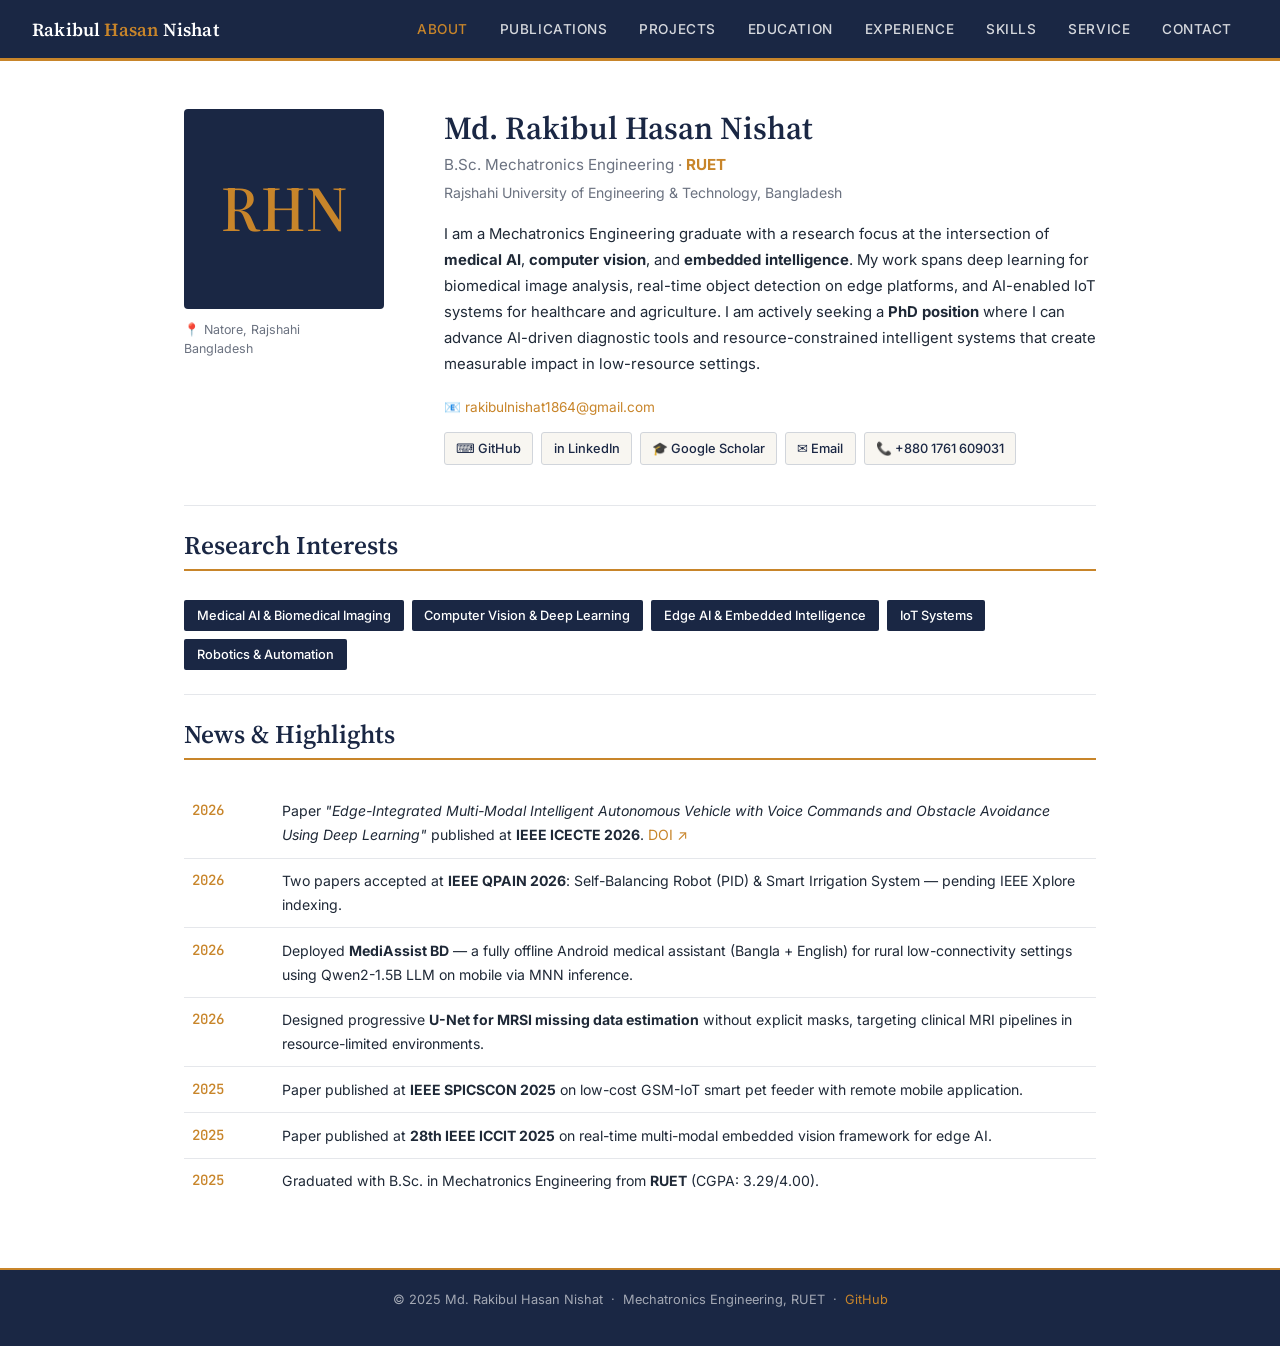
==== index.html @ f2a5be16 "Add files via upload" ====
<!DOCTYPE html>
<html lang="en">
<head>
  <meta charset="utf-8">
  <meta name="viewport" content="width=device-width, initial-scale=1, shrink-to-fit=no">
  <title>Md. Rakibul Hasan Nishat</title>
  <link rel="stylesheet" href="https://stackpath.bootstrapcdn.com/bootstrap/4.5.2/css/bootstrap.min.css">
  <link rel="stylesheet" href="style.css">
</head>
<body>

<nav class="navbar navbar-expand-md navbar-dark sticky-top">
  <a class="navbar-brand" href="index.html">Rakibul <span>Hasan</span> Nishat</a>
  <button class="navbar-toggler" type="button" data-toggle="collapse" data-target="#navMenu">
    <span class="navbar-toggler-icon"></span>
  </button>
  <div class="collapse navbar-collapse" id="navMenu">
    <ul class="navbar-nav ml-auto">
      <li class="nav-item"><a class="nav-link active" href="index.html">About</a></li>
      <li class="nav-item"><a class="nav-link" href="publications.html">Publications</a></li>
      <li class="nav-item"><a class="nav-link" href="projects.html">Projects</a></li>
      <li class="nav-item"><a class="nav-link" href="education.html">Education</a></li>
      <li class="nav-item"><a class="nav-link" href="experience.html">Experience</a></li>
      <li class="nav-item"><a class="nav-link" href="skills.html">Skills</a></li>
      <li class="nav-item"><a class="nav-link" href="service.html">Service</a></li>
      <li class="nav-item"><a class="nav-link" href="contact.html">Contact</a></li>
    </ul>
  </div>
</nav>

<div class="page-wrapper">

  <!-- HERO -->
  <div class="hero-grid">
    <div class="hero-photo">
      <!-- Replace src with your actual photo: <img src="images/photo.jpg" alt="Rakibul Hasan Nishat"> -->
      <div class="photo-placeholder">RHN</div>
      <div style="margin-top:0.75rem; font-size:0.78rem; color:var(--gray); line-height:1.5;">
        📍 Natore, Rajshahi<br>Bangladesh
      </div>
    </div>

    <div class="hero-info">
      <h1>Md. Rakibul Hasan Nishat</h1>
      <div class="role">B.Sc. Mechatronics Engineering · <strong>RUET</strong></div>
      <div class="affil">Rajshahi University of Engineering &amp; Technology, Bangladesh</div>

      <p class="bio">
        I am a Mechatronics Engineering graduate with a research focus at the intersection of
        <strong>medical AI</strong>, <strong>computer vision</strong>, and <strong>embedded intelligence</strong>.
        My work spans deep learning for biomedical image analysis, real-time object detection on edge
        platforms, and AI-enabled IoT systems for healthcare and agriculture.
        I am actively seeking a <strong>PhD position</strong> where I can advance AI-driven diagnostic
        tools and resource-constrained intelligent systems that create measurable impact in
        low-resource settings.
      </p>

      <p style="font-size:0.85rem; color:var(--gray); margin-bottom:0.8rem;">
        📧 <a href="mailto:rakibulnishat1864@gmail.com" style="color:var(--amber);">rakibulnishat1864@gmail.com</a>
      </p>

      <div class="social-links">
        <a href="https://github.com/rakibulnishat" target="_blank">⌨ GitHub</a>
        <a href="https://linkedin.com/in/rakibul-hasan-nishat-8a9907200" target="_blank">in LinkedIn</a>
        <a href="https://scholar.google.com/citations?user=VxEjSdcAAAAJ&hl=en" target="_blank">🎓 Google Scholar</a>
        <a href="mailto:rakibulnishat1864@gmail.com">✉ Email</a>
        <a href="tel:+8801761609031">📞 +880 1761 609031</a>
      </div>
    </div>
  </div>

  <hr class="sec">

  <!-- RESEARCH INTERESTS -->
  <h2 class="page-title">Research Interests</h2>
  <div class="ri-grid">
    <span class="ri-pill">Medical AI &amp; Biomedical Imaging</span>
    <span class="ri-pill">Computer Vision &amp; Deep Learning</span>
    <span class="ri-pill">Edge AI &amp; Embedded Intelligence</span>
    <span class="ri-pill">IoT Systems</span>
    <span class="ri-pill">Robotics &amp; Automation</span>
  </div>

  <hr class="sec">

  <!-- LATEST NEWS / HIGHLIGHTS -->
  <h2 class="page-title">News &amp; Highlights</h2>
  <table class="news-table">
    <tr>
      <td class="news-date">2026</td>
      <td>Paper <em>"Edge-Integrated Multi-Modal Intelligent Autonomous Vehicle with Voice Commands and Obstacle Avoidance Using Deep Learning"</em> published at <strong>IEEE ICECTE 2026</strong>. <a href="https://ieeexplore.ieee.org/document/11429330" target="_blank" style="color:var(--amber);">DOI ↗</a></td>
    </tr>
    <tr>
      <td class="news-date">2026</td>
      <td>Two papers accepted at <strong>IEEE QPAIN 2026</strong>: Self-Balancing Robot (PID) &amp; Smart Irrigation System — pending IEEE Xplore indexing.</td>
    </tr>
    <tr>
      <td class="news-date">2026</td>
      <td>Deployed <strong>MediAssist BD</strong> — a fully offline Android medical assistant (Bangla + English) for rural low-connectivity settings using Qwen2-1.5B LLM on mobile via MNN inference.</td>
    </tr>
    <tr>
      <td class="news-date">2026</td>
      <td>Designed progressive <strong>U-Net for MRSI missing data estimation</strong> without explicit masks, targeting clinical MRI pipelines in resource-limited environments.</td>
    </tr>
    <tr>
      <td class="news-date">2025</td>
      <td>Paper published at <strong>IEEE SPICSCON 2025</strong> on low-cost GSM-IoT smart pet feeder with remote mobile application.</td>
    </tr>
    <tr>
      <td class="news-date">2025</td>
      <td>Paper published at <strong>28th IEEE ICCIT 2025</strong> on real-time multi-modal embedded vision framework for edge AI.</td>
    </tr>
    <tr>
      <td class="news-date">2025</td>
      <td>Graduated with B.Sc. in Mechatronics Engineering from <strong>RUET</strong> (CGPA: 3.29/4.00).</td>
    </tr>
  </table>

</div>

<footer>
  <p>© 2025 Md. Rakibul Hasan Nishat &nbsp;·&nbsp; Mechatronics Engineering, RUET &nbsp;·&nbsp;
    <a href="https://github.com/rakibulnishat" target="_blank">GitHub</a>
  </p>
</footer>

<script src="https://code.jquery.com/jquery-3.5.1.slim.min.js"></script>
<script src="https://cdn.jsdelivr.net/npm/bootstrap@4.5.2/dist/js/bootstrap.bundle.min.js"></script>
</body>
</html>
---- style.css ----
/* ============================================
   Rakibul Hasan Nishat — Academic Portfolio
   Design: Clean academic + subtle tech feel
   Palette: Deep navy, warm white, amber accent
   ============================================ */

@import url('https://fonts.googleapis.com/css2?family=Source+Serif+4:ital,wght@0,300;0,400;0,600;1,400&family=Inter:wght@300;400;500;600&family=JetBrains+Mono:wght@400;500&display=swap');

:root {
  --navy:    #1a2744;
  --navy-lt: #253560;
  --amber:   #c8852a;
  --amber-lt:#e8a84a;
  --cream:   #f8f6f1;
  --white:   #ffffff;
  --gray:    #6b7280;
  --gray-lt: #e5e7eb;
  --text:    #1f2937;
  --border:  #d1d5db;
}

* { box-sizing: border-box; margin: 0; padding: 0; }

body {
  font-family: 'Inter', sans-serif;
  font-size: 15px;
  color: var(--text);
  background: var(--white);
  line-height: 1.7;
}

/* ---- NAVBAR ---- */
.navbar {
  background: var(--navy) !important;
  padding: 0 2rem;
  border-bottom: 3px solid var(--amber);
}
.navbar-brand {
  font-family: 'Source Serif 4', Georgia, serif;
  font-weight: 600;
  font-size: 1.15rem;
  color: var(--white) !important;
  letter-spacing: 0.01em;
}
.navbar-brand span {
  color: var(--amber);
}
.navbar-nav .nav-link {
  color: rgba(255,255,255,0.82) !important;
  font-size: 0.85rem;
  font-weight: 500;
  letter-spacing: 0.04em;
  text-transform: uppercase;
  padding: 1.1rem 1rem !important;
  transition: color 0.2s;
}
.navbar-nav .nav-link:hover,
.navbar-nav .nav-link.active {
  color: var(--amber) !important;
}
.navbar-toggler { border-color: rgba(255,255,255,0.3); }
.navbar-toggler-icon { filter: invert(1); }

/* ---- PAGE WRAPPER ---- */
.page-wrapper {
  max-width: 960px;
  margin: 0 auto;
  padding: 3rem 1.5rem 4rem;
}

/* ---- PAGE TITLE ---- */
.page-title {
  font-family: 'Source Serif 4', Georgia, serif;
  font-size: 1.6rem;
  font-weight: 600;
  color: var(--navy);
  border-bottom: 2px solid var(--amber);
  padding-bottom: 0.5rem;
  margin-bottom: 1.8rem;
}

/* ---- INDEX: HERO LAYOUT ---- */
.hero-grid {
  display: grid;
  grid-template-columns: 220px 1fr;
  gap: 2.5rem;
  align-items: start;
  margin-bottom: 2.5rem;
}
@media (max-width: 640px) {
  .hero-grid { grid-template-columns: 1fr; }
  .hero-photo { text-align: center; }
}
.hero-photo img {
  width: 200px;
  height: 200px;
  border-radius: 4px;
  object-fit: cover;
  border: 3px solid var(--border);
  display: block;
}
.hero-photo .photo-placeholder {
  width: 200px;
  height: 200px;
  background: var(--navy);
  border-radius: 4px;
  display: flex;
  align-items: center;
  justify-content: center;
  font-size: 4rem;
  color: var(--amber);
  font-family: 'Source Serif 4', serif;
  font-weight: 600;
}
.hero-info h1 {
  font-family: 'Source Serif 4', Georgia, serif;
  font-size: 2rem;
  font-weight: 600;
  color: var(--navy);
  line-height: 1.2;
  margin-bottom: 0.3rem;
}
.hero-info .role {
  font-size: 0.95rem;
  color: var(--gray);
  margin-bottom: 0.15rem;
}
.hero-info .role strong {
  color: var(--amber);
}
.hero-info .affil {
  font-size: 0.88rem;
  color: var(--gray);
  margin-bottom: 1rem;
}
.hero-info .bio {
  font-size: 0.93rem;
  line-height: 1.75;
  color: var(--text);
  margin-bottom: 1.2rem;
}
.social-links {
  display: flex;
  flex-wrap: wrap;
  gap: 0.5rem;
}
.social-links a {
  display: inline-flex;
  align-items: center;
  gap: 0.3rem;
  font-size: 0.8rem;
  font-weight: 500;
  color: var(--navy);
  background: var(--cream);
  border: 1px solid var(--border);
  padding: 0.3rem 0.7rem;
  border-radius: 3px;
  text-decoration: none;
  transition: background 0.15s, border-color 0.15s;
}
.social-links a:hover {
  background: var(--navy);
  color: var(--white);
  border-color: var(--navy);
}

/* ---- NEWS SECTION ---- */
.news-table {
  width: 100%;
  border-collapse: collapse;
}
.news-table tr {
  border-bottom: 1px solid var(--gray-lt);
}
.news-table tr:last-child { border-bottom: none; }
.news-table td {
  padding: 0.65rem 0.5rem;
  font-size: 0.88rem;
  vertical-align: top;
}
.news-date {
  white-space: nowrap;
  color: var(--amber);
  font-family: 'JetBrains Mono', monospace;
  font-size: 0.8rem;
  font-weight: 500;
  width: 90px;
  padding-top: 0.7rem;
}

/* ---- PUBLICATIONS ---- */
.pub-item {
  display: grid;
  grid-template-columns: 56px 1fr;
  gap: 1rem;
  padding: 1.1rem 0;
  border-bottom: 1px solid var(--gray-lt);
  align-items: start;
}
.pub-item:last-child { border-bottom: none; }
.pub-badge {
  width: 48px;
  height: 48px;
  border-radius: 4px;
  background: var(--navy);
  display: flex;
  align-items: center;
  justify-content: center;
  font-size: 0.65rem;
  font-weight: 600;
  color: var(--amber);
  text-align: center;
  line-height: 1.2;
  font-family: 'Inter', sans-serif;
  flex-shrink: 0;
}
.pub-body .pub-title {
  font-size: 0.92rem;
  font-weight: 600;
  color: var(--navy);
  line-height: 1.4;
  margin-bottom: 0.25rem;
}
.pub-body .pub-venue {
  font-size: 0.82rem;
  color: var(--gray);
  margin-bottom: 0.3rem;
}
.pub-body .pub-venue em {
  font-style: normal;
  color: var(--amber);
  font-weight: 500;
}
.pub-body .pub-links a {
  font-size: 0.78rem;
  font-weight: 500;
  color: var(--navy);
  text-decoration: none;
  border: 1px solid var(--border);
  padding: 0.18rem 0.55rem;
  border-radius: 3px;
  margin-right: 0.4rem;
  display: inline-block;
  margin-top: 0.3rem;
  transition: all 0.15s;
}
.pub-body .pub-links a:hover {
  background: var(--navy);
  color: var(--white);
}
.pub-status-badge {
  display: inline-block;
  font-size: 0.7rem;
  padding: 0.12rem 0.45rem;
  border-radius: 2px;
  font-weight: 600;
  letter-spacing: 0.04em;
  vertical-align: middle;
}
.badge-published { background: #d1fae5; color: #065f46; }
.badge-accepted  { background: #fef3c7; color: #92400e; }

/* ---- EDUCATION ---- */
.edu-item {
  display: grid;
  grid-template-columns: 90px 1fr;
  gap: 1.2rem;
  padding: 1.2rem 0;
  border-bottom: 1px solid var(--gray-lt);
  align-items: start;
}
.edu-item:last-child { border-bottom: none; }
.edu-years {
  font-family: 'JetBrains Mono', monospace;
  font-size: 0.78rem;
  color: var(--amber);
  font-weight: 500;
  padding-top: 0.2rem;
}
.edu-body .edu-degree {
  font-weight: 600;
  font-size: 0.95rem;
  color: var(--navy);
}
.edu-body .edu-inst {
  font-size: 0.88rem;
  color: var(--gray);
  margin-bottom: 0.15rem;
}
.edu-body .edu-grade {
  font-size: 0.82rem;
  font-family: 'JetBrains Mono', monospace;
  color: var(--amber);
}

/* ---- PROJECTS ---- */
.project-item {
  padding: 1.2rem 0;
  border-bottom: 1px solid var(--gray-lt);
}
.project-item:last-child { border-bottom: none; }
.project-header {
  display: flex;
  align-items: flex-start;
  gap: 0.8rem;
  margin-bottom: 0.4rem;
  flex-wrap: wrap;
}
.project-title {
  font-weight: 600;
  font-size: 0.95rem;
  color: var(--navy);
}
.project-tags {
  display: flex;
  flex-wrap: wrap;
  gap: 0.3rem;
  margin-bottom: 0.5rem;
}
.tag {
  font-size: 0.72rem;
  padding: 0.1rem 0.45rem;
  border-radius: 3px;
  background: var(--cream);
  color: var(--navy-lt);
  border: 1px solid var(--border);
  font-weight: 500;
}
.project-desc {
  font-size: 0.88rem;
  color: var(--text);
  line-height: 1.65;
}
.project-year {
  font-family: 'JetBrains Mono', monospace;
  font-size: 0.75rem;
  color: var(--gray);
}

/* ---- SKILLS ---- */
.skills-grid {
  display: grid;
  grid-template-columns: repeat(auto-fill, minmax(200px, 1fr));
  gap: 1.2rem;
}
.skill-card {
  background: var(--cream);
  border: 1px solid var(--border);
  border-radius: 4px;
  padding: 1rem 1.1rem;
}
.skill-card h4 {
  font-size: 0.82rem;
  font-weight: 600;
  color: var(--navy);
  text-transform: uppercase;
  letter-spacing: 0.06em;
  margin-bottom: 0.6rem;
  border-bottom: 1px solid var(--amber);
  padding-bottom: 0.35rem;
}
.skill-card ul {
  list-style: none;
  padding: 0;
}
.skill-card ul li {
  font-size: 0.83rem;
  color: var(--text);
  padding: 0.18rem 0;
}
.skill-card ul li::before {
  content: '→ ';
  color: var(--amber);
  font-weight: 600;
}

/* ---- EXPERIENCE ---- */
.exp-item {
  padding: 1.2rem 0;
  border-bottom: 1px solid var(--gray-lt);
  display: grid;
  grid-template-columns: 100px 1fr;
  gap: 1.2rem;
  align-items: start;
}
.exp-item:last-child { border-bottom: none; }
.exp-dates {
  font-family: 'JetBrains Mono', monospace;
  font-size: 0.75rem;
  color: var(--amber);
  font-weight: 500;
  padding-top: 0.2rem;
  line-height: 1.5;
}
.exp-body .exp-org {
  font-weight: 600;
  font-size: 0.95rem;
  color: var(--navy);
}
.exp-body .exp-role {
  font-size: 0.84rem;
  color: var(--amber);
  font-weight: 500;
  margin-bottom: 0.3rem;
}
.exp-body .exp-desc {
  font-size: 0.88rem;
  color: var(--gray);
  line-height: 1.65;
}

/* ---- SERVICE / ACTIVITIES ---- */
.activity-list {
  list-style: none;
  padding: 0;
}
.activity-list li {
  font-size: 0.9rem;
  padding: 0.55rem 0;
  border-bottom: 1px solid var(--gray-lt);
  display: flex;
  align-items: baseline;
  gap: 0.7rem;
}
.activity-list li:last-child { border-bottom: none; }
.activity-list li .act-year {
  font-family: 'JetBrains Mono', monospace;
  font-size: 0.77rem;
  color: var(--amber);
  white-space: nowrap;
}

/* ---- CONTACT ---- */
.contact-grid {
  display: grid;
  grid-template-columns: repeat(auto-fill, minmax(240px, 1fr));
  gap: 1rem;
  margin-top: 1rem;
}
.contact-card {
  display: flex;
  align-items: center;
  gap: 0.75rem;
  background: var(--cream);
  border: 1px solid var(--border);
  border-radius: 4px;
  padding: 0.9rem 1.1rem;
  text-decoration: none;
  color: var(--text);
  transition: border-color 0.15s, background 0.15s;
}
.contact-card:hover {
  border-color: var(--navy);
  background: var(--navy);
  color: var(--white);
}
.contact-card .cc-icon {
  font-size: 1.3rem;
  flex-shrink: 0;
}
.contact-card .cc-label {
  font-size: 0.72rem;
  text-transform: uppercase;
  letter-spacing: 0.06em;
  font-weight: 600;
  color: var(--amber);
  display: block;
}
.contact-card:hover .cc-label { color: var(--amber-lt); }
.contact-card .cc-value {
  font-size: 0.85rem;
  word-break: break-all;
}

/* ---- FOOTER ---- */
footer {
  background: var(--navy);
  color: rgba(255,255,255,0.6);
  text-align: center;
  font-size: 0.8rem;
  padding: 1.2rem;
  border-top: 2px solid var(--amber);
}
footer a { color: var(--amber); text-decoration: none; }

/* ---- RESEARCH INTERESTS ---- */
.ri-grid {
  display: flex;
  flex-wrap: wrap;
  gap: 0.5rem;
  margin-top: 0.6rem;
}
.ri-pill {
  background: var(--navy);
  color: var(--white);
  font-size: 0.8rem;
  padding: 0.3rem 0.8rem;
  border-radius: 2px;
  font-weight: 500;
}

/* ---- SECTION SUBTITLE ---- */
.section-sub {
  font-size: 0.82rem;
  color: var(--gray);
  margin-bottom: 1.2rem;
  font-style: italic;
}

/* Divider */
hr.sec { border: none; border-top: 1px solid var(--gray-lt); margin: 1.5rem 0; }
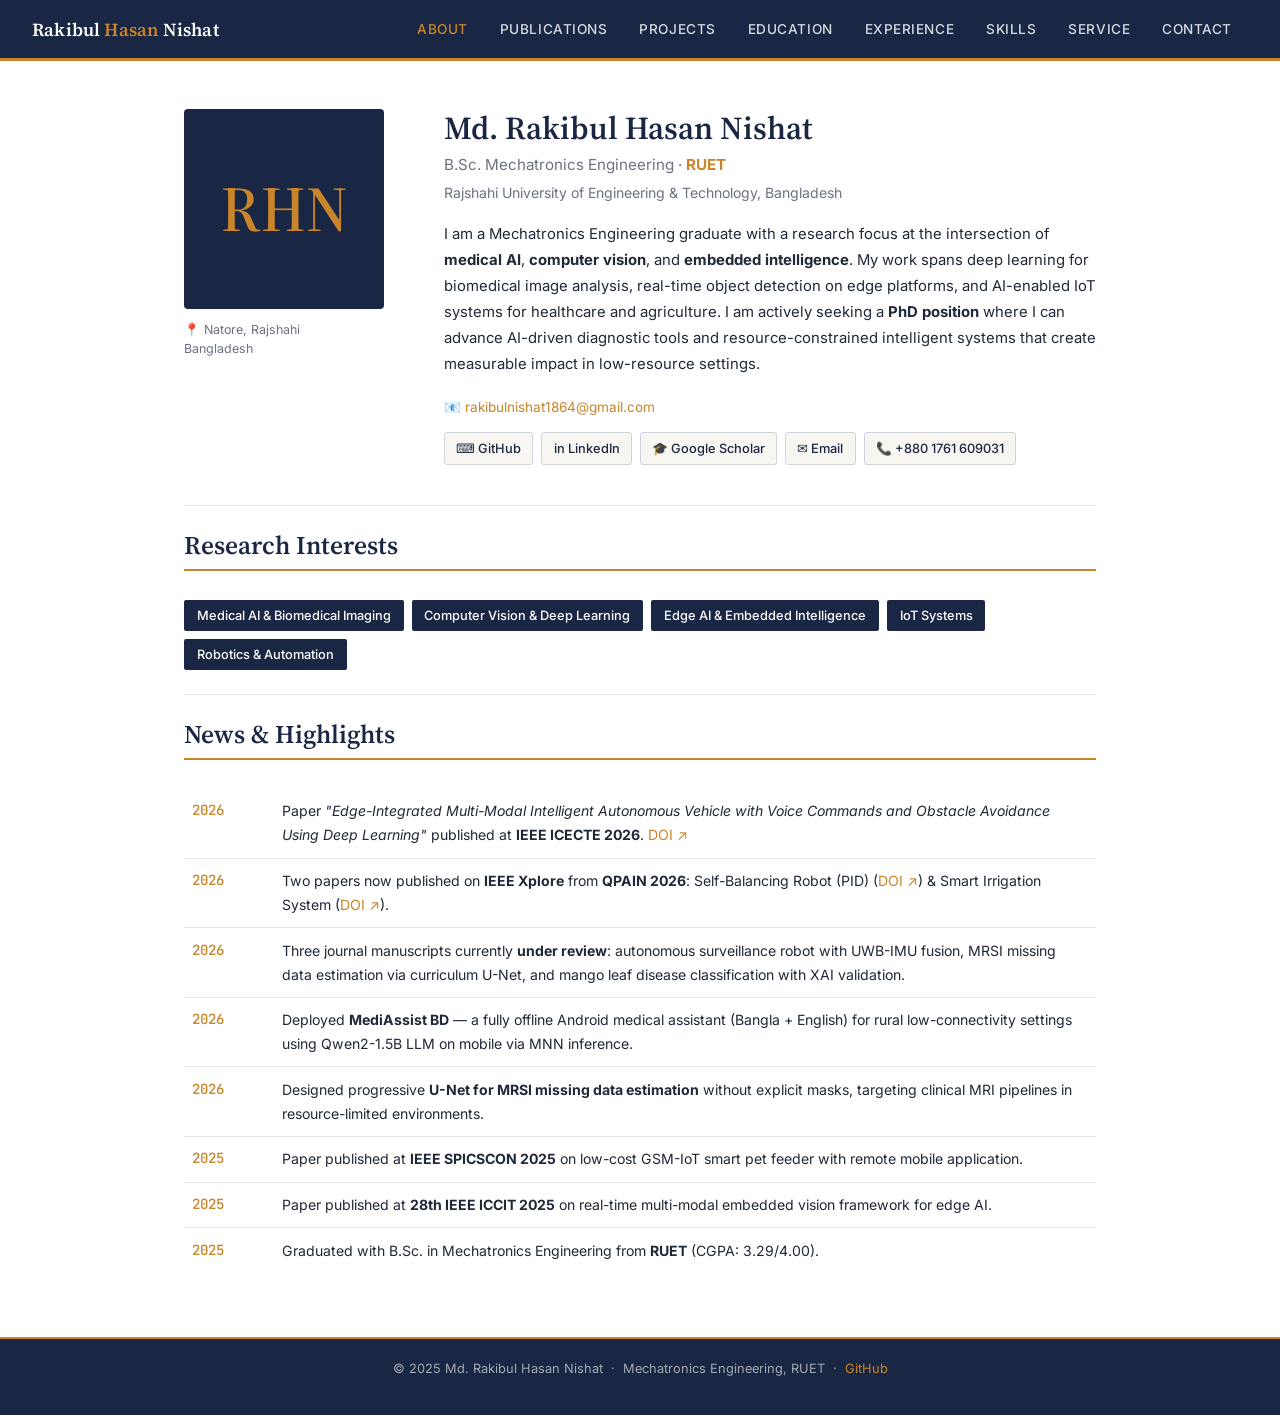
==== commit 588da551: "Add files via upload" ====
--- a/index.html
+++ b/index.html
@@ -92,7 +92,11 @@
     </tr>
     <tr>
       <td class="news-date">2026</td>
-      <td>Two papers accepted at <strong>IEEE QPAIN 2026</strong>: Self-Balancing Robot (PID) &amp; Smart Irrigation System — pending IEEE Xplore indexing.</td>
+      <td>Two papers now published on <strong>IEEE Xplore</strong> from <strong>QPAIN 2026</strong>: Self-Balancing Robot (PID) (<a href="https://doi.org/10.1109/QPAIN69676.2026.11545734" target="_blank" style="color:var(--amber);">DOI ↗</a>) &amp; Smart Irrigation System (<a href="https://doi.org/10.1109/QPAIN69676.2026.11546249" target="_blank" style="color:var(--amber);">DOI ↗</a>).</td>
+    </tr>
+    <tr>
+      <td class="news-date">2026</td>
+      <td>Three journal manuscripts currently <strong>under review</strong>: autonomous surveillance robot with UWB-IMU fusion, MRSI missing data estimation via curriculum U-Net, and mango leaf disease classification with XAI validation.</td>
     </tr>
     <tr>
       <td class="news-date">2026</td>
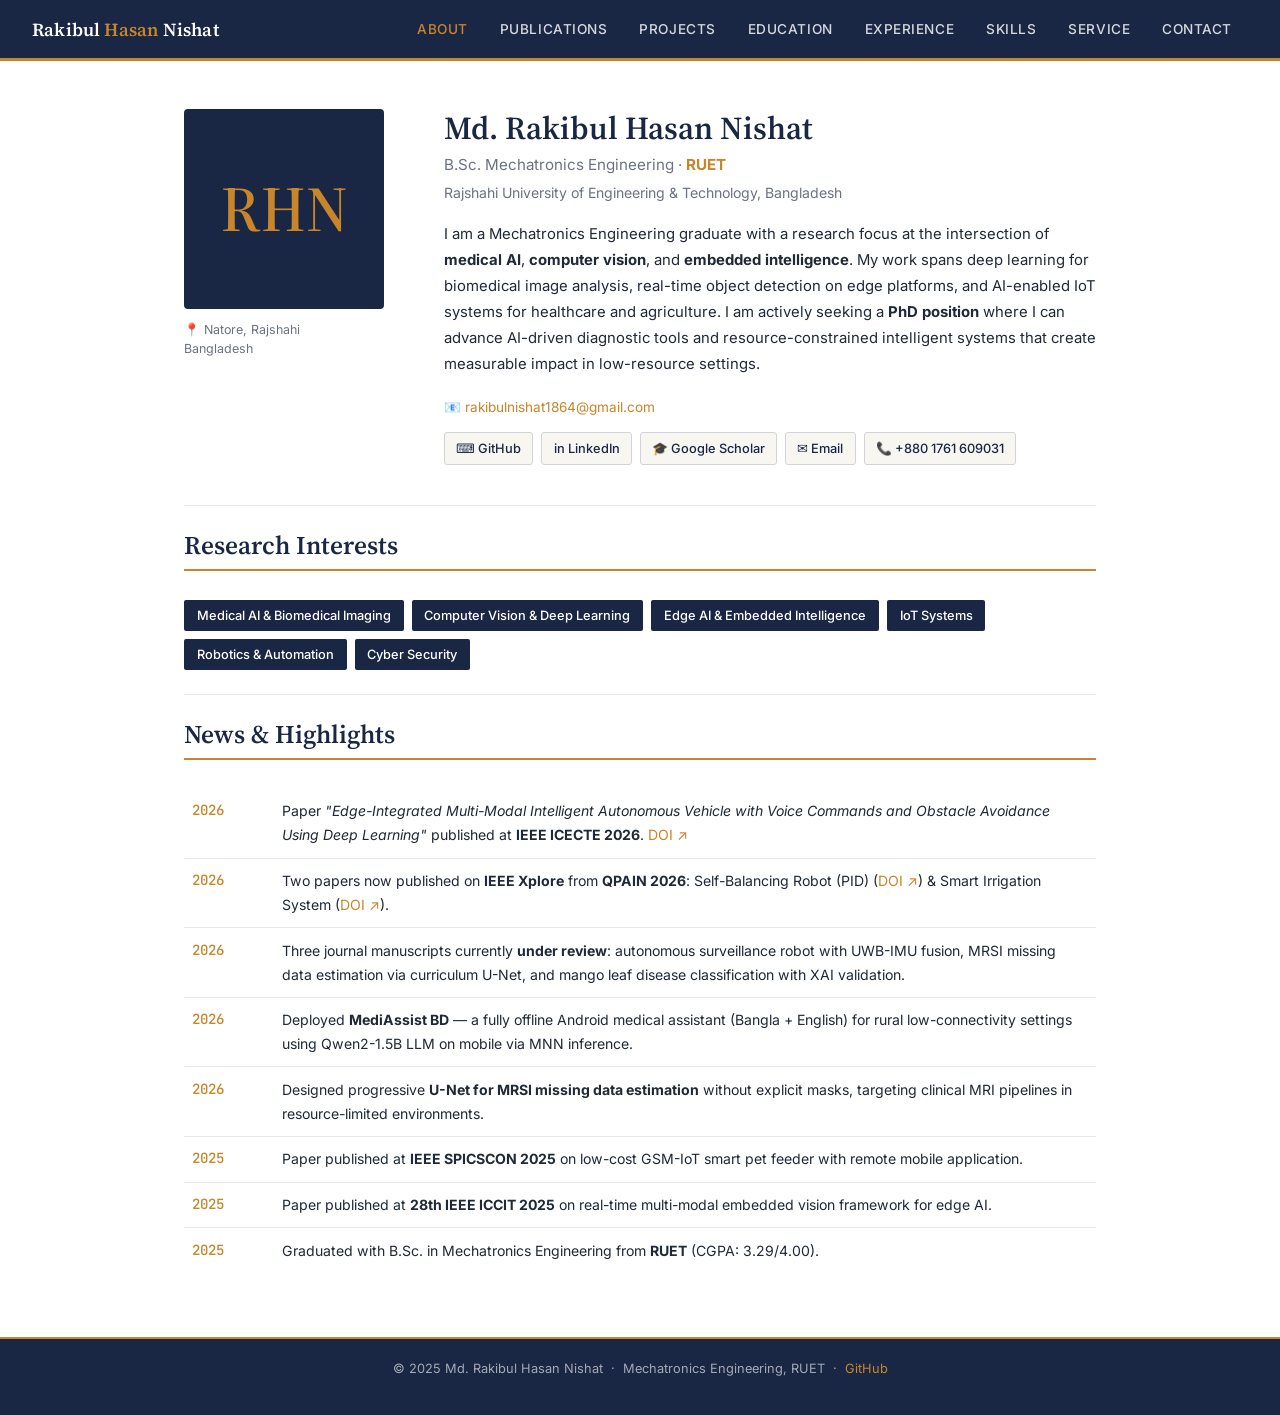
==== commit 3ab54e36: "Update index.html" ====
--- a/index.html
+++ b/index.html
@@ -79,6 +79,7 @@
     <span class="ri-pill">Edge AI &amp; Embedded Intelligence</span>
     <span class="ri-pill">IoT Systems</span>
     <span class="ri-pill">Robotics &amp; Automation</span>
+    <span class="ri-pill">Cyber Security</span>
   </div>
 
   <hr class="sec">
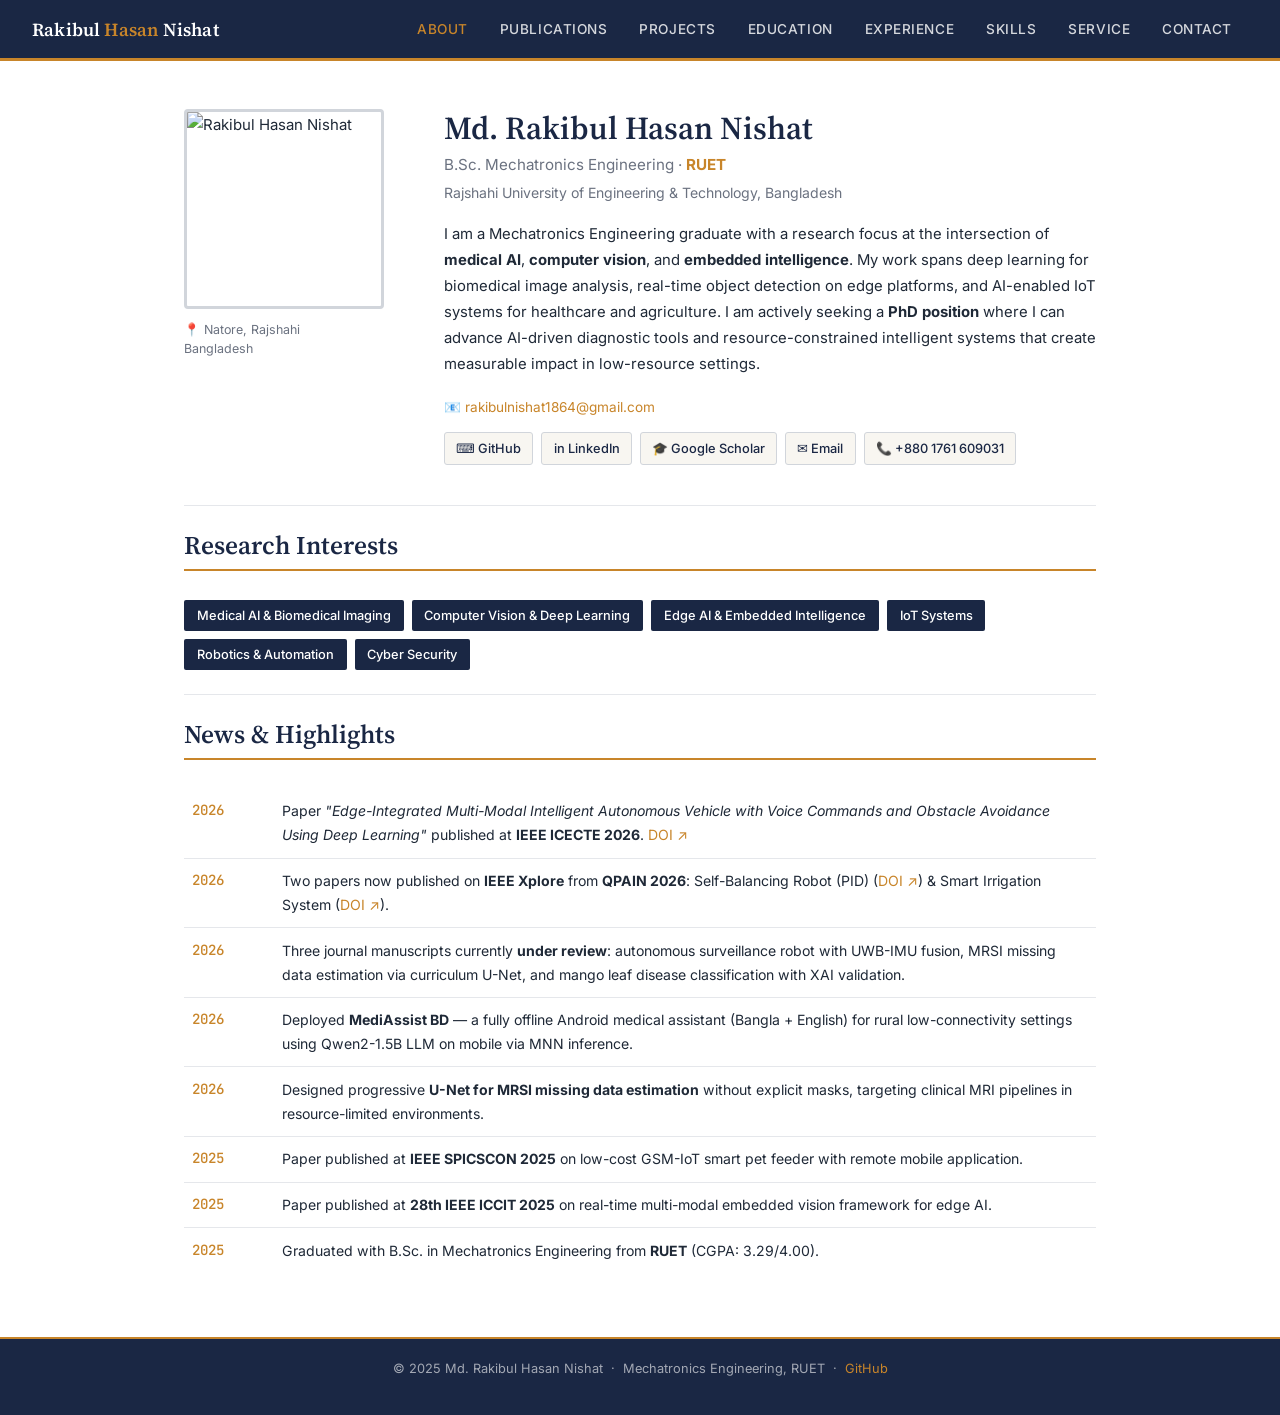
==== commit 7eaa3259: "Update index.html" ====
--- a/index.html
+++ b/index.html
@@ -34,7 +34,7 @@
   <div class="hero-grid">
     <div class="hero-photo">
       <!-- Replace src with your actual photo: <img src="images/photo.jpg" alt="Rakibul Hasan Nishat"> -->
-      <div class="photo-placeholder">RHN</div>
+      <img src="photo.jepg" alt="Rakibul Hasan Nishat">
       <div style="margin-top:0.75rem; font-size:0.78rem; color:var(--gray); line-height:1.5;">
         📍 Natore, Rajshahi<br>Bangladesh
       </div>
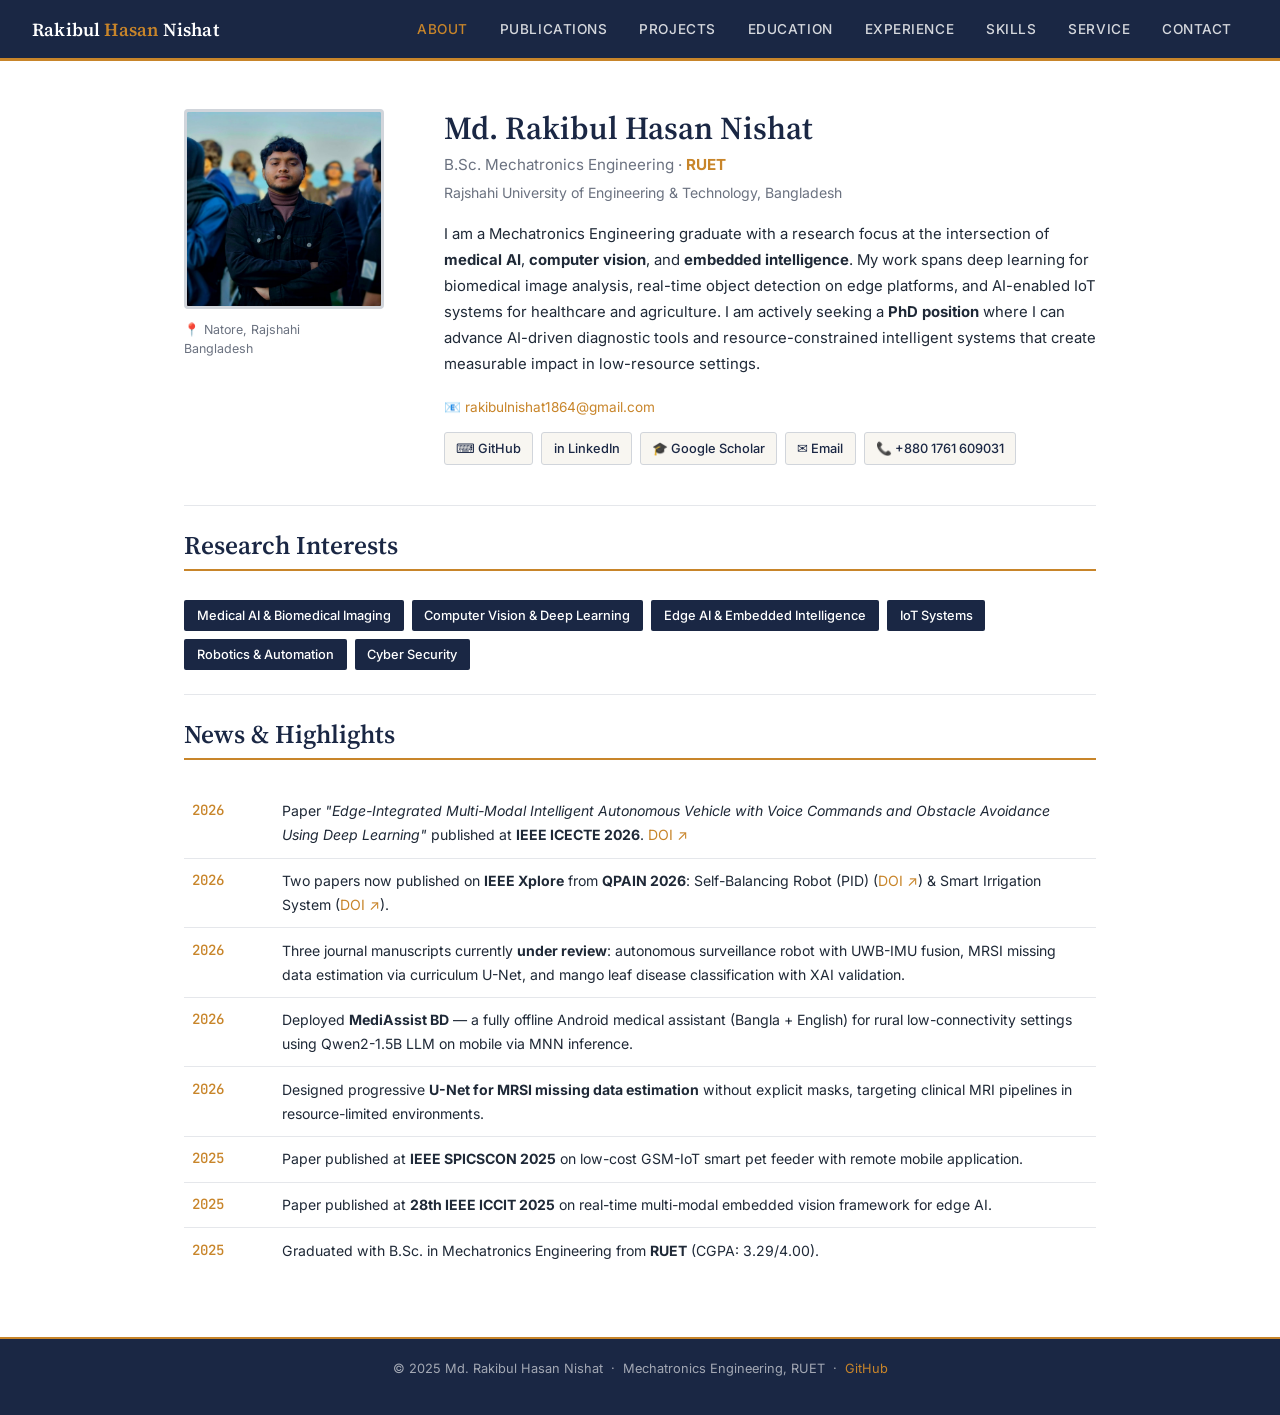
==== commit 6a37aeb0: "Update index.html" ====
--- a/index.html
+++ b/index.html
@@ -34,7 +34,7 @@
   <div class="hero-grid">
     <div class="hero-photo">
       <!-- Replace src with your actual photo: <img src="images/photo.jpg" alt="Rakibul Hasan Nishat"> -->
-      <img src="photo.jepg" alt="Rakibul Hasan Nishat">
+      <img src="photo.jpeg" alt="Rakibul Hasan Nishat">
       <div style="margin-top:0.75rem; font-size:0.78rem; color:var(--gray); line-height:1.5;">
         📍 Natore, Rajshahi<br>Bangladesh
       </div>
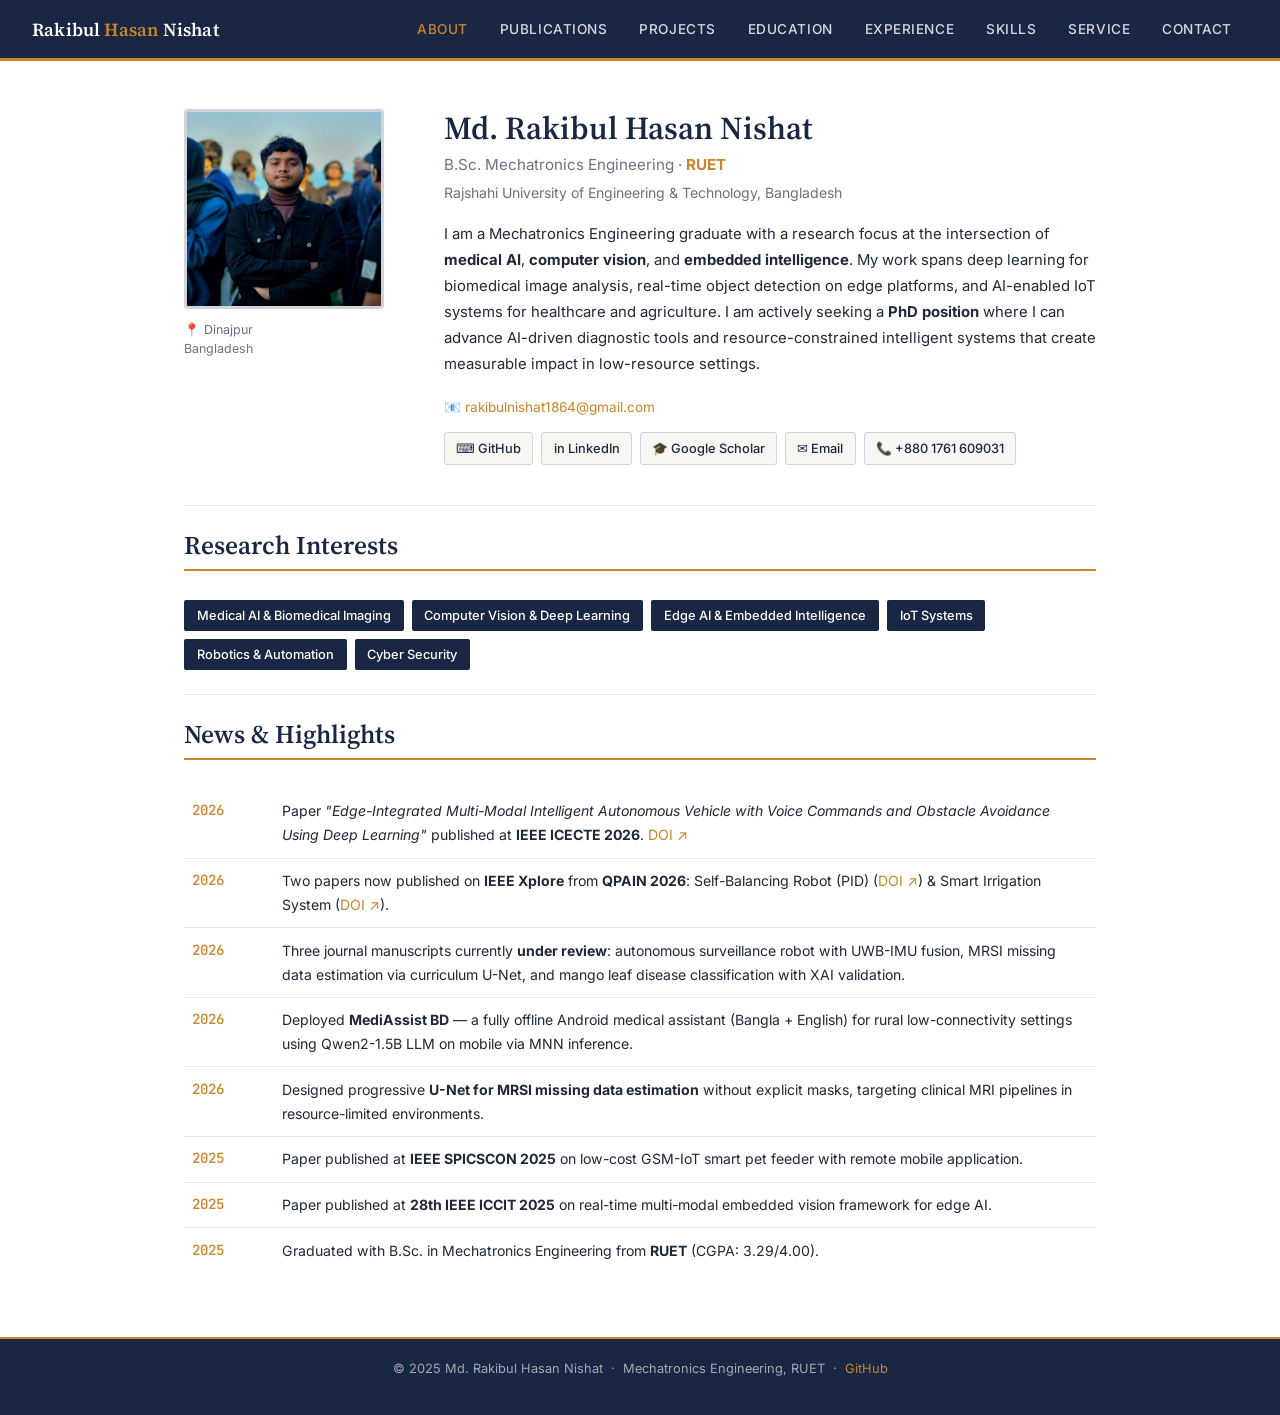
==== commit f71ba4cb: "Update index.html" ====
--- a/index.html
+++ b/index.html
@@ -36,7 +36,7 @@
       <!-- Replace src with your actual photo: <img src="images/photo.jpg" alt="Rakibul Hasan Nishat"> -->
       <img src="photo.jpeg" alt="Rakibul Hasan Nishat">
       <div style="margin-top:0.75rem; font-size:0.78rem; color:var(--gray); line-height:1.5;">
-        📍 Natore, Rajshahi<br>Bangladesh
+        📍 Dinajpur<br>Bangladesh
       </div>
     </div>
 
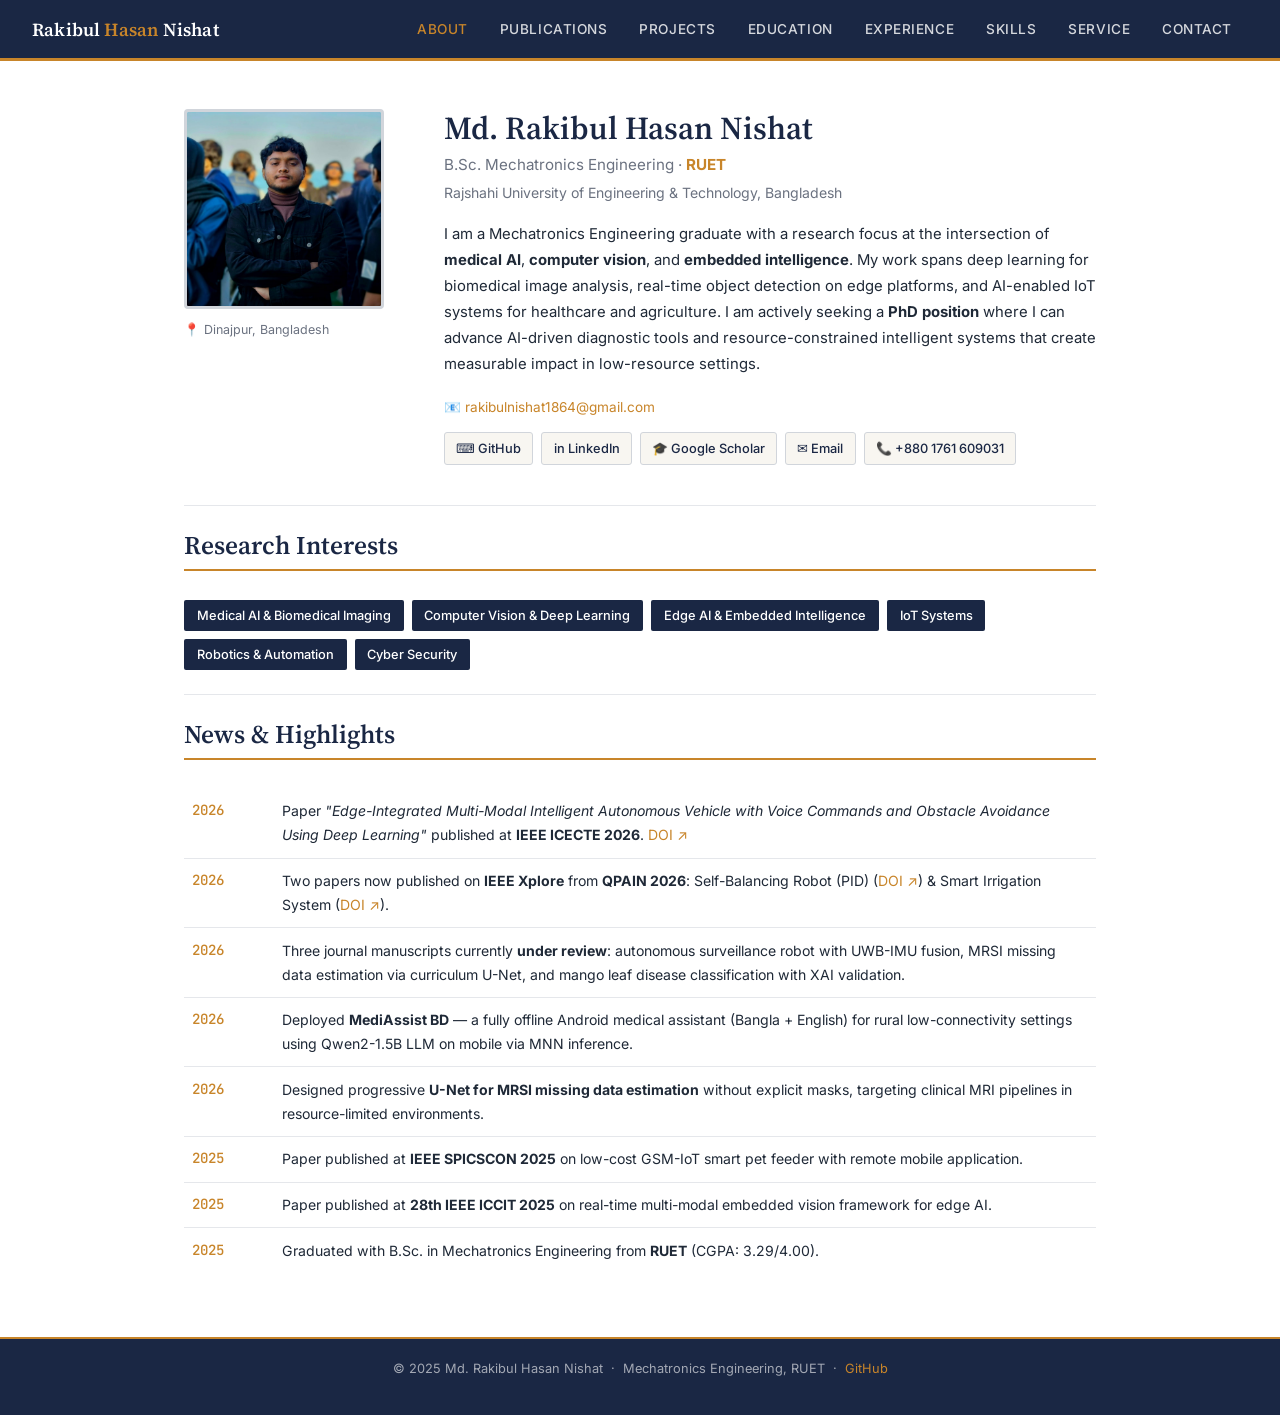
==== commit a86315b6: "Update index.html" ====
--- a/index.html
+++ b/index.html
@@ -36,7 +36,7 @@
       <!-- Replace src with your actual photo: <img src="images/photo.jpg" alt="Rakibul Hasan Nishat"> -->
       <img src="photo.jpeg" alt="Rakibul Hasan Nishat">
       <div style="margin-top:0.75rem; font-size:0.78rem; color:var(--gray); line-height:1.5;">
-        📍 Dinajpur<br>Bangladesh
+        📍 Dinajpur, Bangladesh
       </div>
     </div>
 
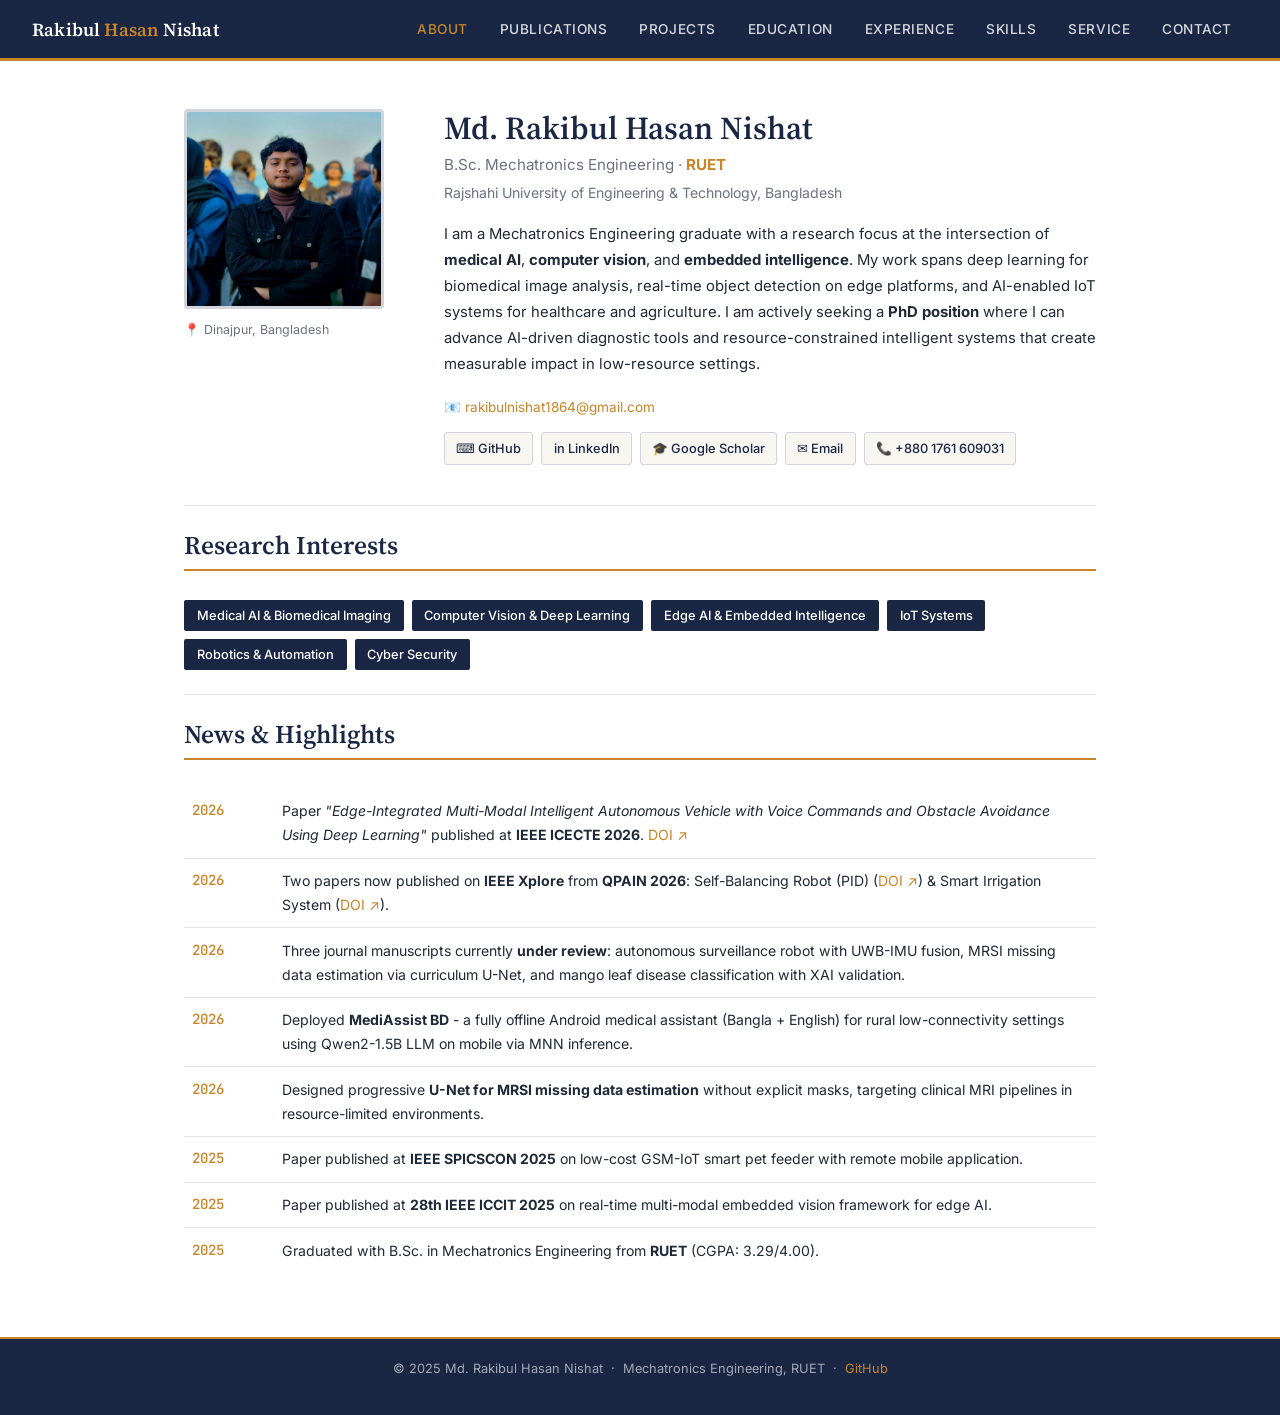
==== commit 0e0bbda0: "Update index.html" ====
--- a/index.html
+++ b/index.html
@@ -101,7 +101,7 @@
     </tr>
     <tr>
       <td class="news-date">2026</td>
-      <td>Deployed <strong>MediAssist BD</strong> — a fully offline Android medical assistant (Bangla + English) for rural low-connectivity settings using Qwen2-1.5B LLM on mobile via MNN inference.</td>
+      <td>Deployed <strong>MediAssist BD</strong> - a fully offline Android medical assistant (Bangla + English) for rural low-connectivity settings using Qwen2-1.5B LLM on mobile via MNN inference.</td>
     </tr>
     <tr>
       <td class="news-date">2026</td>
